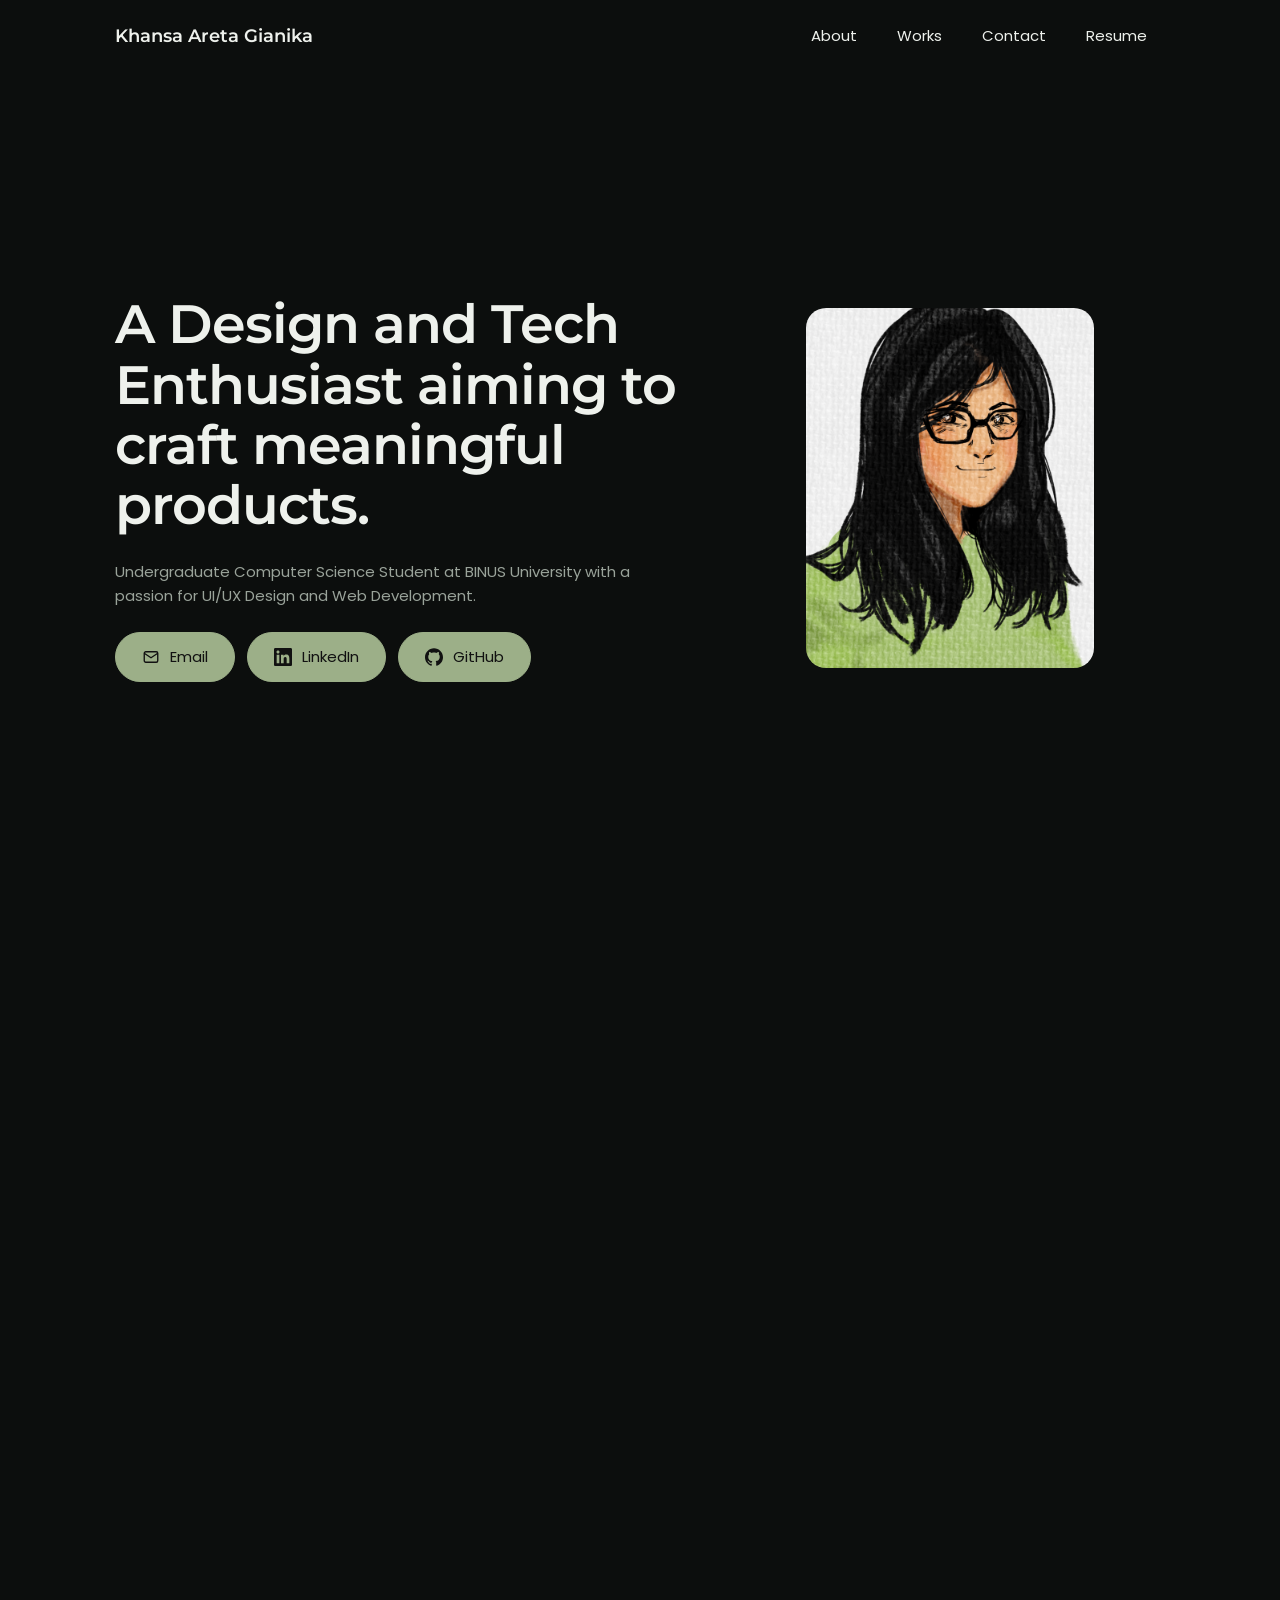
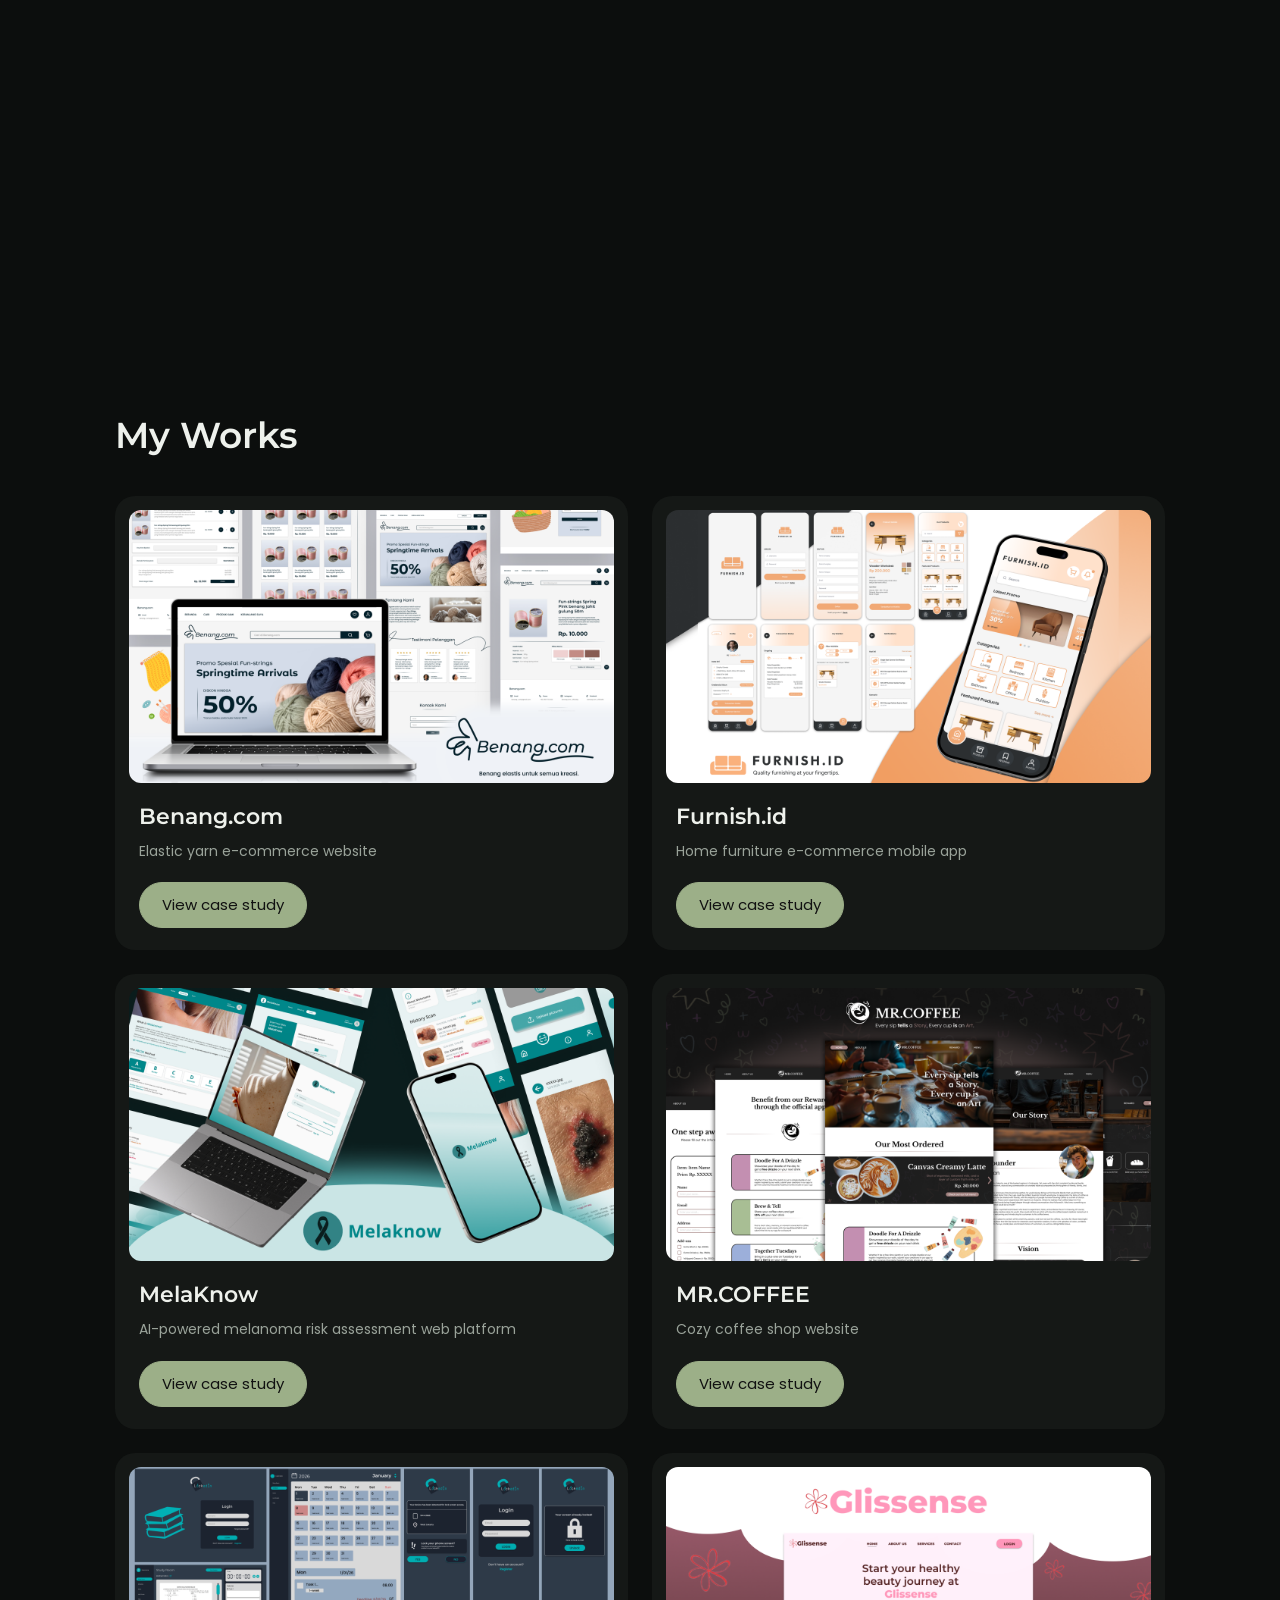
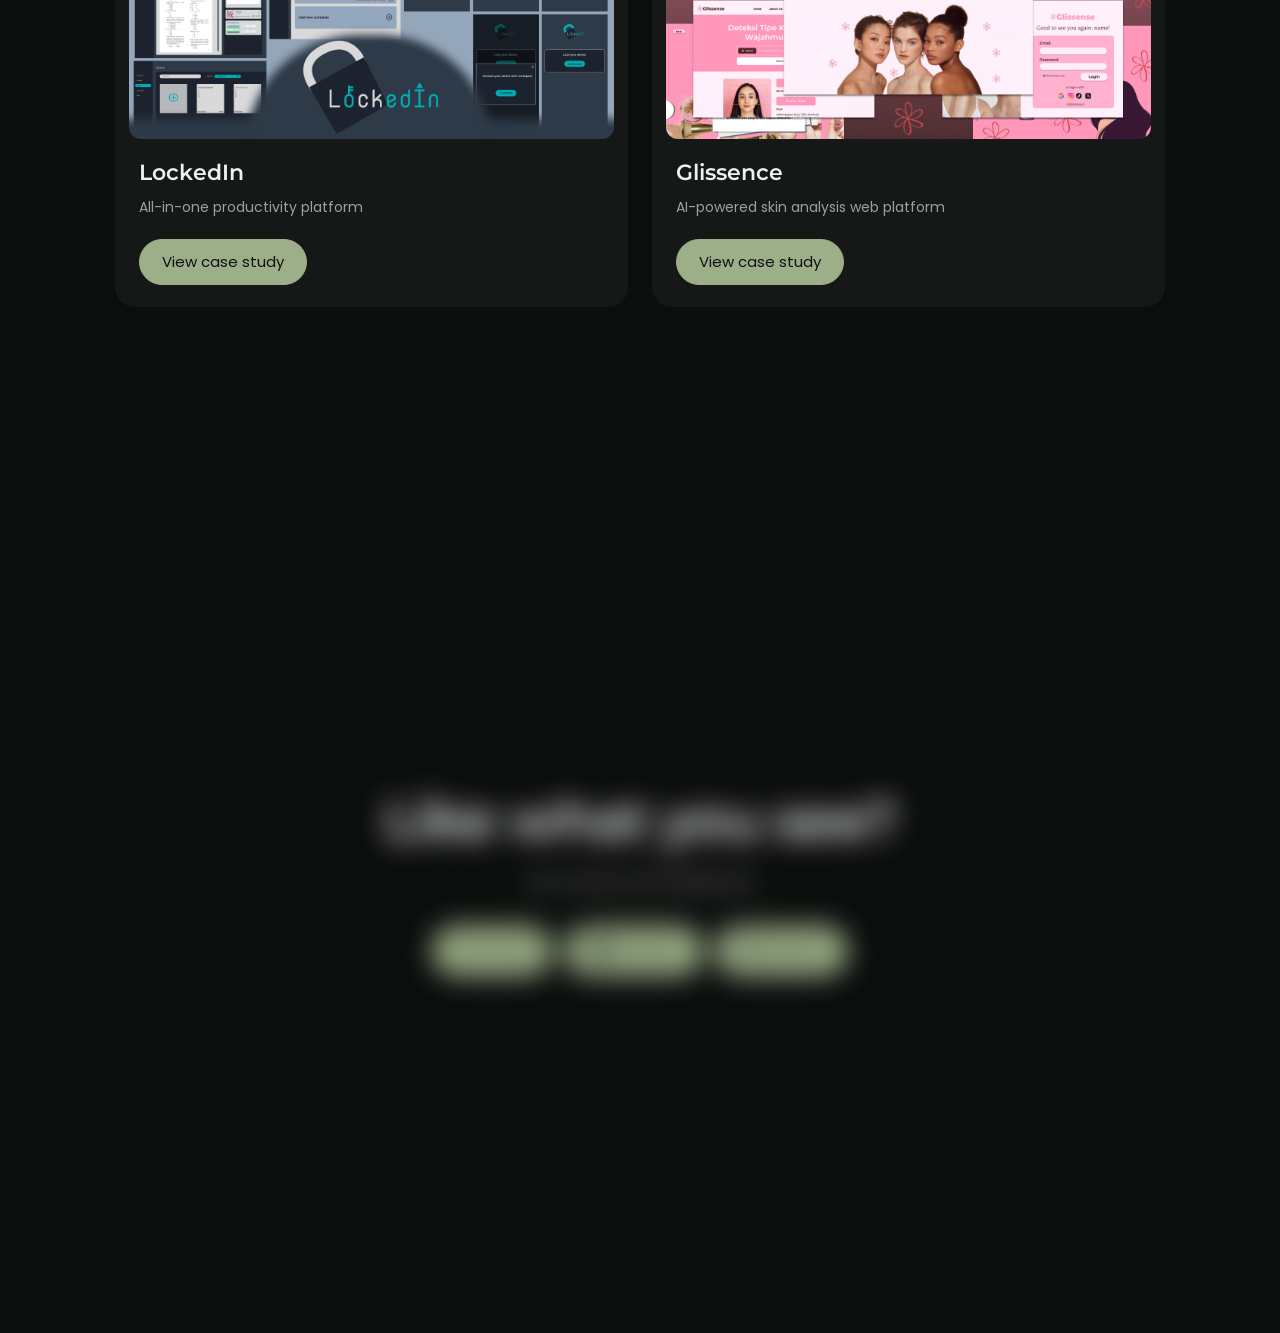
==== index.html @ 13389424 "Add files via upload" ====
<!DOCTYPE html>
<html lang="en">
<head>
    <meta charset="UTF-8">
    <meta name="viewport" content="width=device-width, initial-scale=1.0">
    <title>Gian's Porto | Home</title>

    <link rel="preconnect" href="https://fonts.googleapis.com">
    <link rel="preconnect" href="https://fonts.gstatic.com" crossorigin>
    <link rel="stylesheet" href="https://fonts.googleapis.com/css2?family=Montserrat:wght@500;600&family=Poppins:wght@400;500&display=swap">

    <link rel="stylesheet" href="template.css">
    <link rel="stylesheet" href="navfootpopup.css">
    <link rel="stylesheet" href="index.css">
</head>
<body>

    <header class="navBar">
        <a href="#secIntroID" class="navLogo">Khansa Areta Gianika</a>
        <button class="btnMenu" id="btnMenuID" aria-label="Open menu" aria-expanded="false" aria-controls="navMenuID">
            <span></span>
            <span></span>
        </button>

        <nav class="navMenu" id="navMenuID">
            <a href="#secIntroID" class="btnNav">About</a>
            <a href="#secWorkID" class="btnNav">Works</a>
            <a href="#secContactID" class="btnNav">Contact</a>
            <a class="btnNav" data-resume target="_blank" rel="noopener">Resume</a>
        </nav>
    </header>
    
    <main id="secIntroID">
        <section class="secHero">
            <div class="contHero" id="contHeroID">
                <div class="contHeroText">
                    <h1>A Design and Tech Enthusiast aiming to craft meaningful products.</h1>
                    <p>Undergraduate Computer Science Student at BINUS University with a passion for UI/UX Design and Web Development.</p>
                    <div class="contLinks" data-contacts></div>
                </div>

                <div class="contHeroArt">
                    <img src="images/hero.png" alt="profile">
                </div>
            </div>
        </section>

        <section class="secWork" id="secWorkID">
            <h2>My Works</h2>
            <!-- cards dan isinya di build di data.js -->
            <div class="contGrid" id="contGridID"></div>
        </section>
    </main>

    <section class="secContact fxRise" id="secContactID">
        <div class="contContact">
            <h2>Like what you see?</h2>
            <p>Let's connect and collaborate!</p>
            <div class="contLinks" data-contacts></div>
        </div>
    </section>

    <div class="popOverlay" id="popOverlayID"></div>
    <aside class="popSheet" id="popSheetID" role="dialog" aria-modal="true" aria-labelledby="popTitleID" aria-hidden="true">
        <div class="popBody">
            <div class="popInfo">
                <h2 id="popTitleID"></h2>

                <div class="popFacts">
                    <div>
                        <h4>Role</h4>
                        <p id="popRoleID"></p>
                    </div>

                    <div>
                        <h4>Year</h4>
                        <p id="popYearID"></p>
                    </div>
                </div>

                <h4>Description</h4>
                <p id="popDescID"></p>
            </div>

            <div class="popMedia">
                <div class="popImg" id="popImgID"></div>

                <button class="btnClose" id="btnCloseID" aria-label="Close">
                    <svg viewBox="0 0 24 24" fill="none" stroke="currentColor" stroke-width="2" stroke-linecap="round"><path d="M6 6l12 12M18 6 6 18"/></svg>
                </button>

                <a href="project.html" class="btnMain" id="btnCaseID">Read Case Study</a>
            </div>

        </div>
    </aside>

    <script src="data.js"></script>
    <script src="site.js"></script>
    <script src="index.js"></script>
</body>
</html>
---- template.css ----
:root{
    --bg: #0c0e0d;
    --sage: #9caf88;
    --text: #eef1ec;

    --surface: #151816;
    --soft: #c3cbc0;
    --muted: #9aa39a;
    --ink: #111;

    --line: var(--sage);
    --hoverBg: var(--bg);

    --heading: 'Montserrat', sans-serif;
    --body: 'Poppins', sans-serif;

    --fsH1: clamp(34px, 2.1vw + 3vh, 58px);
    --fsH2: clamp(26px, 1.4vw + 2vh, 37px);
    --fsH3: clamp(18px, 1vw + 1.4vh, 22px);
    --fsBody: clamp(15px, 0.3vw + 1.1vh, 17px);
    --fsSmall: 14px;

    --navHeight: 72px;
    --gutter: max(clamp(24px, 9vw, 180px), calc((100% - 1200px)/2));
    --edge: clamp(14px, 2.2vw, 24px);
}


*, *::before, *::after{
    box-sizing: border-box;
    margin: 0;
}

html{
    scroll-behavior: smooth;
}

body{
    overflow-x: hidden;
    font-family: var(--body);
    line-height: 1.6;
    color: var(--text);
    background: var(--bg);
}
body.isLocked{
    overflow: hidden;
}

a{
    text-decoration: none;
    color: inherit;
}

h1, h2, h3{
    font-family: var(--heading);
    font-weight: 600;
}

h2{
    margin-bottom: clamp(20px, 3.5vh, 40px);
    font-size: var(--fsH2);
}

:focus-visible{
    outline: 2px solid var(--sage);
    outline-offset: 3px;
}


.imgHolder, img{
    display: block;
    width: 100%;
    height: 100%;
    object-fit: cover;
}
.imgHolder{
    background: color-mix(in srgb, var(--sage) 30%, var(--surface));
}

.fxReveal{
    opacity: 0;
    transform: translateY(40px);
    transition: opacity 0.6s var(--delay, 0s), transform 0.6s cubic-bezier(0.2, 0.7, 0.2, 1) var(--delay, 0s);
}
.fxReveal.isShown{
    opacity: 1;
    transform: none;
}


.btnMain{
    position: relative;
    display: inline-flex;
    align-items: center;
    gap: 10px;
    padding: 12px 26px;
    border: 1.5px solid var(--sage);
    border-radius: 999px;
    font-size: 15px;
    color: var(--ink);
    background: var(--sage);
    cursor: pointer;
}

.btnMain svg{
    width: 18px;
    height: 18px;
}

.btnClose, .btnArrow{
    position: absolute;
    z-index: 2;
    display: grid;
    place-items: center;
    width: 44px;
    height: 44px;
    border: 1.5px solid var(--sage);
    border-radius: 50%;
    color: var(--ink);
    background: var(--sage);
    cursor: pointer;
}

.btnClose svg, .btnArrow svg{
    width: 20px;
    height: 20px;
}

.btnMain, .btnClose, .btnArrow{
    transition: color 0.2s, background 0.2s, border-color 0.2s;
}

:is(.btnMain, .btnClose, .btnArrow:enabled):hover,
.cardProject:is(:hover, :focus-visible) .btnMain{
    border-color: transparent;
    color: var(--sage);
    background: var(--hoverBg);
}

.btnMain::after, .cardProject::after, .btnClose::after, .btnArrow::after{
    content: "";
    position: absolute;
    inset: 0;
    padding: 1.5px;
    border-radius: inherit;
    background: linear-gradient(to top right, var(--sage) 0%, transparent 70%);
    opacity: 0;
    pointer-events: none;
    -webkit-mask: linear-gradient(#000 0 0) content-box, linear-gradient(#000 0 0);
    -webkit-mask-composite: xor;
    mask: linear-gradient(#000 0 0) content-box exclude, linear-gradient(#000 0 0);
    transition: opacity 0.25s;
}

:is(.btnMain, .btnClose, .btnArrow:enabled):hover::after,
.cardProject:is(:hover, :focus-visible)::after,
.cardProject:is(:hover, :focus-visible) .btnMain::after{
    opacity: 1;
}


/* Responsif HP */
@media(max-width: 760px){
    :root{
        --gutter: 24px;
    }
}

@media(max-width: 400px){
    .btnMain{
        padding: 11px 20px;
    }
}

@media(prefers-reduced-motion: reduce){
    *, *::before, *::after{
        transition: none !important;
        scroll-behavior: auto !important;
    }
    .fxReveal{
        opacity: 1;
        transform: none;
    }
}
---- navfootpopup.css ----
/* Navbar */
.navBar{
    position: fixed;
    inset: 0 0 auto 0;
    z-index: 20;
    display: flex;
    justify-content: space-between;
    align-items: center;
    height: var(--navHeight);
    padding: 0 var(--gutter);
    background: var(--bg);
}

.navLogo{
    font-family: var(--heading);
    font-size: 18px;
    font-weight: 600;
    white-space: nowrap;
}

.navMenu{
    display: flex;
    align-items: center;
    gap: 4px;
}

.btnNav{
    padding: 9px 18px;
    border-radius: 999px;
    font-size: 15px;
    white-space: nowrap;
    transition: color 0.2s;
}

.btnNav:hover{
    color: var(--sage);
}

/* Responsif burger button HP */
.btnMenu{
    position: relative;
    display: none;
    width: 44px;
    height: 44px;
    margin-right: -11px;
    border: none;
    background: none;
    cursor: pointer;
}

.btnMenu span{
    position: absolute;
    left: 11px;
    width: 22px;
    height: 2px;
    border-radius: 2px;
    background: var(--text);
    transition: top 0.25s, transform 0.25s;
}

.btnMenu span:first-child{
    top: 16px;
}
.btnMenu span:last-child{
    top: 26px;
}

.navBar.isOpen .btnMenu span{
    top: 21px;
}
.navBar.isOpen .btnMenu span:first-child{
    transform: rotate(45deg);
}
.navBar.isOpen .btnMenu span:last-child{
    transform: rotate(-45deg);
}

/* Contact section */
.secContact{
    display: grid;
    place-items: center;
    min-height: 100svh;
    padding: 16vh var(--gutter);
    text-align: center;
}

.contContact{
    max-width: 780px;
    opacity: var(--p, 0);
    filter: blur(calc((1 - var(--p, 0))*14px));
    transform: translateY(calc((1 - var(--p, 0))*36px));
}

.contContact h2{
    margin-bottom: 20px;
    font-size: var(--fsH1);
    line-height: 1.12;
    letter-spacing: -1px;
}
.contContact > p{
    margin-bottom: 32px;
    font-size: var(--fsBody);
    color: var(--soft);
}

.contLinks{
    display: flex;
    flex-wrap: wrap;
    gap: 12px;
}

.contContact .contLinks{
    justify-content: center;
}


/* Popup */
.popOverlay{
    position: fixed;
    inset: 0;
    z-index: 30;
    background: rgba(0, 0, 0, 0.6);
    opacity: 0;
    pointer-events: none;
    transition: opacity 0.4s;
}
.popOverlay.isOpen{
    opacity: 1;
    pointer-events: auto;
}

.popSheet{
    --hoverBg: var(--surface);
    position: fixed;
    inset: auto 0 0 0;
    z-index: 40;
    max-height: 96dvh;
    border-radius: 24px 24px 0 0 ;
    overflow-y: auto;
    overscroll-behavior: contain;
    background: var(--surface);
    box-shadow: none;
    visibility: hidden;
    transform: translateY(105%);
    transition: transform 0.55s cubic-bezier(0.2, 0.8, 0.2, 1), box-shadow 0.55s, visibility 0s 0.55s;
}
.popSheet.isOpen{
    box-shadow: 0 -12px 40px rgba(0, 0, 0, 0.7), 0 -40px 120px rgba(0, 0, 0, 0.6);
    visibility: visible;
    transform: none;
    transition-delay: 0s;
}

.popBody{
    display: grid;
    grid-template-columns: minmax(260px, 1fr) 1.3fr;
    align-items: center;
    gap: clamp(28px, 4.5vw, 68px);
    padding: clamp(64px, 9vh, 96px) var(--gutter) clamp(44px, 6.5vh, 68px);
}

.popInfo h2{
    margin-bottom: 32px;
}
.popInfo h4{
    margin-bottom: 10px;
    padding-bottom: 6px;
    border-bottom: 1px solid var(--line);
    font-size: var(--fsSmall);
    font-weight: 400;
    color: var(--muted);
}
.popInfo p{
    font-size: var(--fsBody);
}

.popFacts{
    display: grid;
    gap: 26px;
    margin-bottom: 32px;
}

.popMedia{
    position: relative;
}

.popImg{
    width: 100%;
    max-height: 54vh;
    aspect-ratio: 4/3;
    border-radius: 16px;
    overflow: hidden;
}

.btnClose{
    top: var(--edge);
    right: var(--edge);
}

.popMedia .btnMain{
    position: absolute;
    bottom: var(--edge);
    left: 50%;
    z-index: 2;
    white-space: nowrap;
    transform: translateX(-50%);
}


/* Responsif HP */
@media(max-width: 760px){
    .btnMenu{
        display: block;
    }

    .navMenu{
        position: absolute;
        top: 100%;
        right: 0;
        left: 0;
        flex-direction: column;
        align-items: stretch;
        gap: 0;
        padding: 0 var(--gutter) 12px;
        border-bottom: 1px solid var(--line);
        background: var(--bg);
        opacity: 0;
        visibility: hidden;
        transform: translateY(-8px);
        transition: opacity 0.25s, visibility 0.25s, transform 0.25s;
    }

    .navBar.isOpen .navMenu{
        opacity: 1;
        visibility: visible;
        transform: none;
    }

    .btnNav{
        padding: 14px 0;
        border-top: 1px solid var(--line);
        border-radius: 0;
        font-size: 17px;
    }

    .popBody{
        grid-template-columns: 1fr;
        gap: 22px;
        padding: 52px var(--gutter) 32px;
    }

    .popInfo h2{
        margin-bottom: 16px;
    }
    
    .popFacts{
        grid-template-columns: 1fr 1fr;
        gap: 14px;
        margin-bottom: 16px;
    }

    .popMedia{
        order: -1;
    }

    .popImg{
        max-height: 25svh;
        aspect-ratio: 16/9;
        border-radius: 14px;
    }

    .btnClose{
        width: 40px;
        height: 40px;
    }

    .popMedia .btnMain{
        padding: 9px 18px;
        font-size: 14px;
    }
}

@media(max-height: 560px) and (min-width: 761px){
    .popBody{
        grid-template-columns: 1fr;
        padding: 40px var(--gutter) 24px;
    }

    .popInfo h2{
        padding-right: 56px;
    }

    .popFacts{
        grid-template-columns: 1fr 1fr;
    }

    .popMedia{
        display: contents;
    }

    .popImg{
        display: none;
    }

    .btnClose{
        top: 12px;
        right: 12px;
    }

    .popMedia .btnMain{
        position: relative;
        bottom: auto;
        left: auto;
        align-self: flex-start;
        margin-top: 14px;
        transform: none;
    }
}

@media(prefers-reduced-motion: reduce){
    .contContact{
        opacity: 1;
        filter: none;
        transform: none;
    }
}
---- index.css ----
/* Intro to Hero section */
.secHero{
    height: 210vh;
}

.contHero{
    position: sticky;
    top: 0;
    display: grid;
    grid-template-columns: minmax(0, 1.15fr) minmax(0, 0.85fr);
    align-items: center;
    gap: 40px;
    height: 100svh;
    padding: clamp(84px, 15vh, 130px) var(--gutter) clamp(24px, 6vh, 60px);
}

.contHeroText{
    display: flex;
    flex-direction: column;
    gap: 24px;
}

.contHeroText h1{
    max-width: 680px;
    font-size: var(--fsH1);
    line-height: 1.12;
    letter-spacing: -1px;
}

.contHeroText p{
    max-width: 520px;
    font-size: var(--fsBody);
    color: var(--muted);
}

.contHeroArt{
    justify-self: center;
    width: min(30vw, 32vh);
    aspect-ratio: 4/5;
    border-radius: 20px;
    overflow: hidden;
}

.contHeroArt .imgHolder{
    background: color-mix(in srgb, var(--sage) 45%, var(--bg));
}

/* Works section */
.secWork{
    padding: clamp(90px, 13vh, 140px) var(--gutter) 14vh;
}

.contGrid{
    display: grid;
    grid-template-columns: repeat(2, 1fr);
    gap: 24px;
}

.cardProject{
    --hoverBg: var(--surface);
    position: relative;
    display: flex;
    flex-direction: column;
    gap: 6px;
    padding: 14px 14px 22px;
    border: none;
    border-radius: 20px;
    font: inherit;
    text-align: left;
    color: inherit;
    background: var(--surface);
    cursor: pointer;
}

.cardProject h3{
    margin: 10px 10px 0;
    font-size: var(--fsH3);
}

.cardProject p{
    margin: 0 10px 8px;
    font-size: var(--fsSmall);
    color: var(--muted);
}

.cardProject .btnMain{
    align-self: flex-start;
    margin: 6px 0 0 10px;
    padding: 10px 22px;
}

.cardThumb{
    aspect-ratio: 16/9;
    border-radius: 12px;
    overflow: hidden;
}

/* Responsif HP */
@media (max-width: 860px), (max-height: 540px){
    .secHero{
        height: auto;
    }

    .contHero{
        position: static;
        height: auto;
        min-height: 100svh;
    }
}
@media(max-width: 860px){
    .contHero{
        grid-template-columns: 1fr;
        align-content: center;
        padding: 112px var(--gutter) 56px;
    }

    .contHeroArt{
        width: min(58vw, 260px);
    }

    .contGrid{
        grid-template-columns: 1fr;
    }
}

@media(max-width: 400px){
    .contLinks{
        gap: 8px;
    }
}
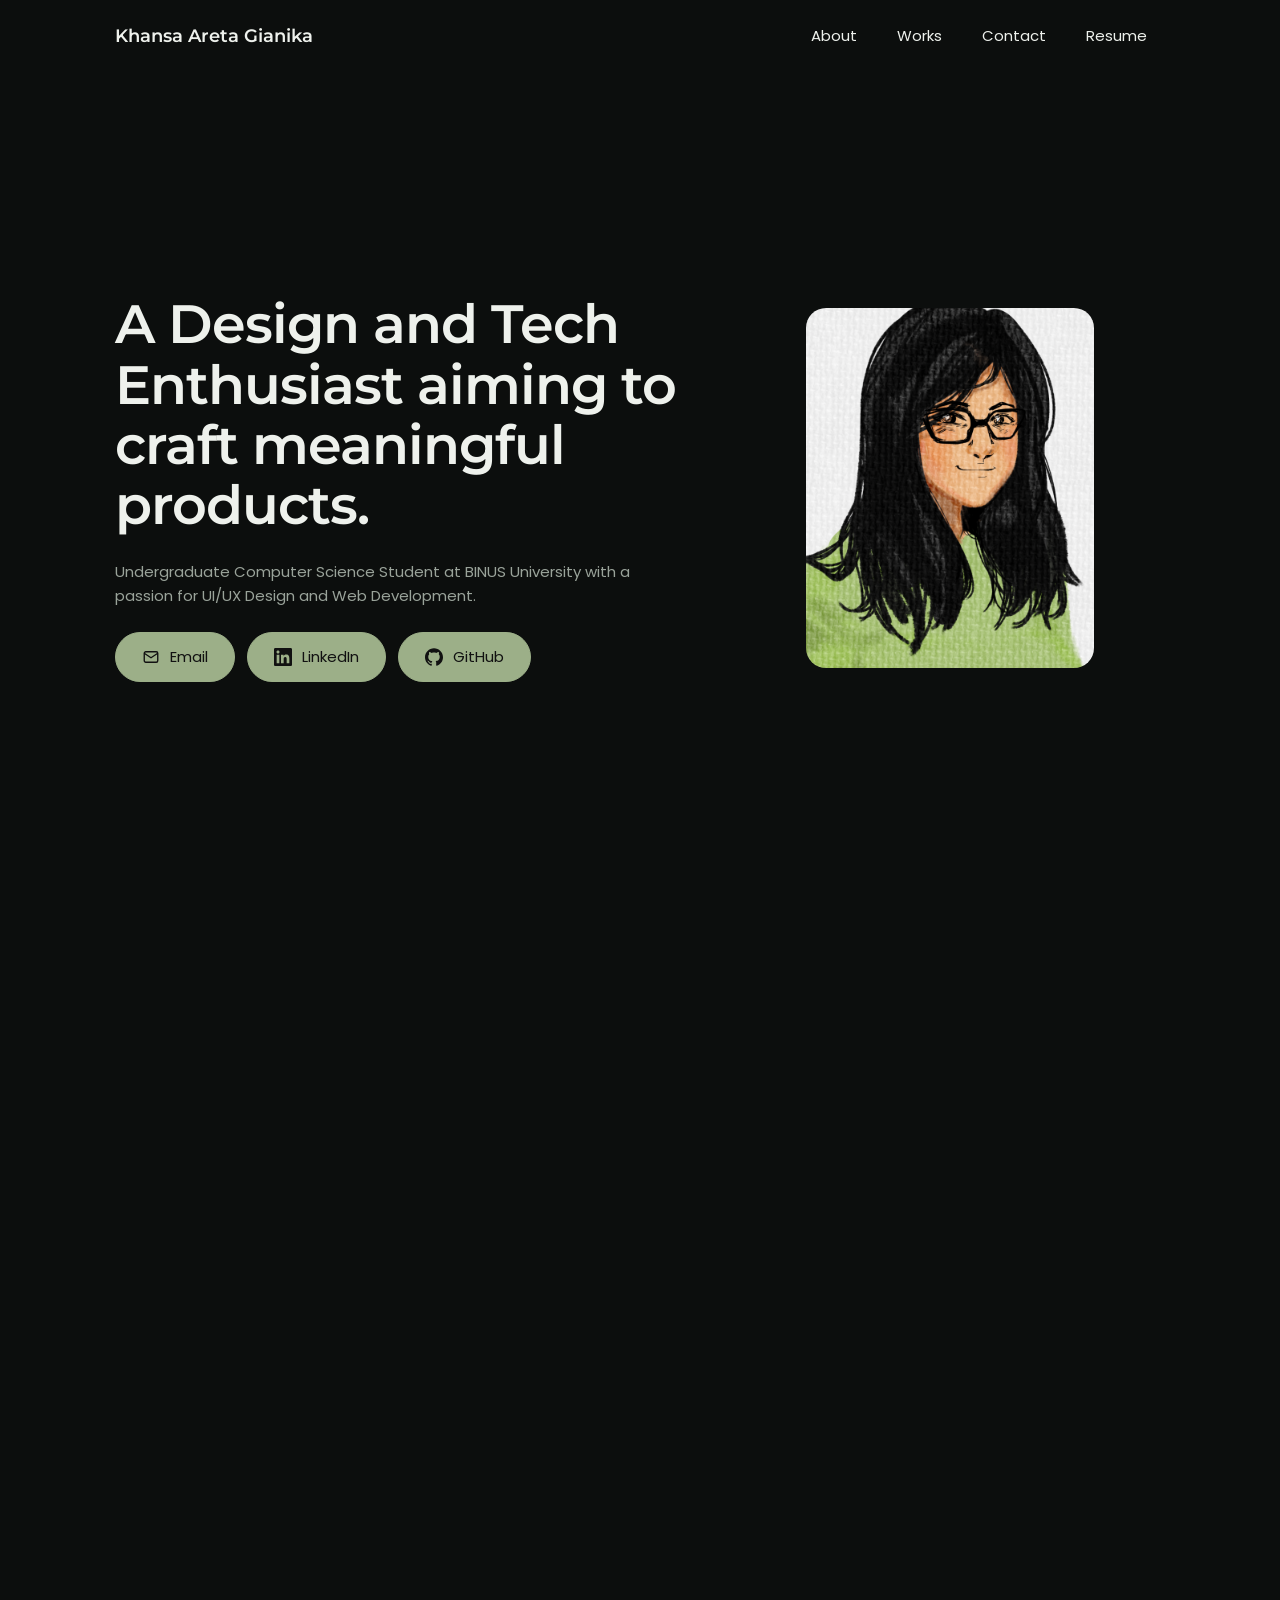
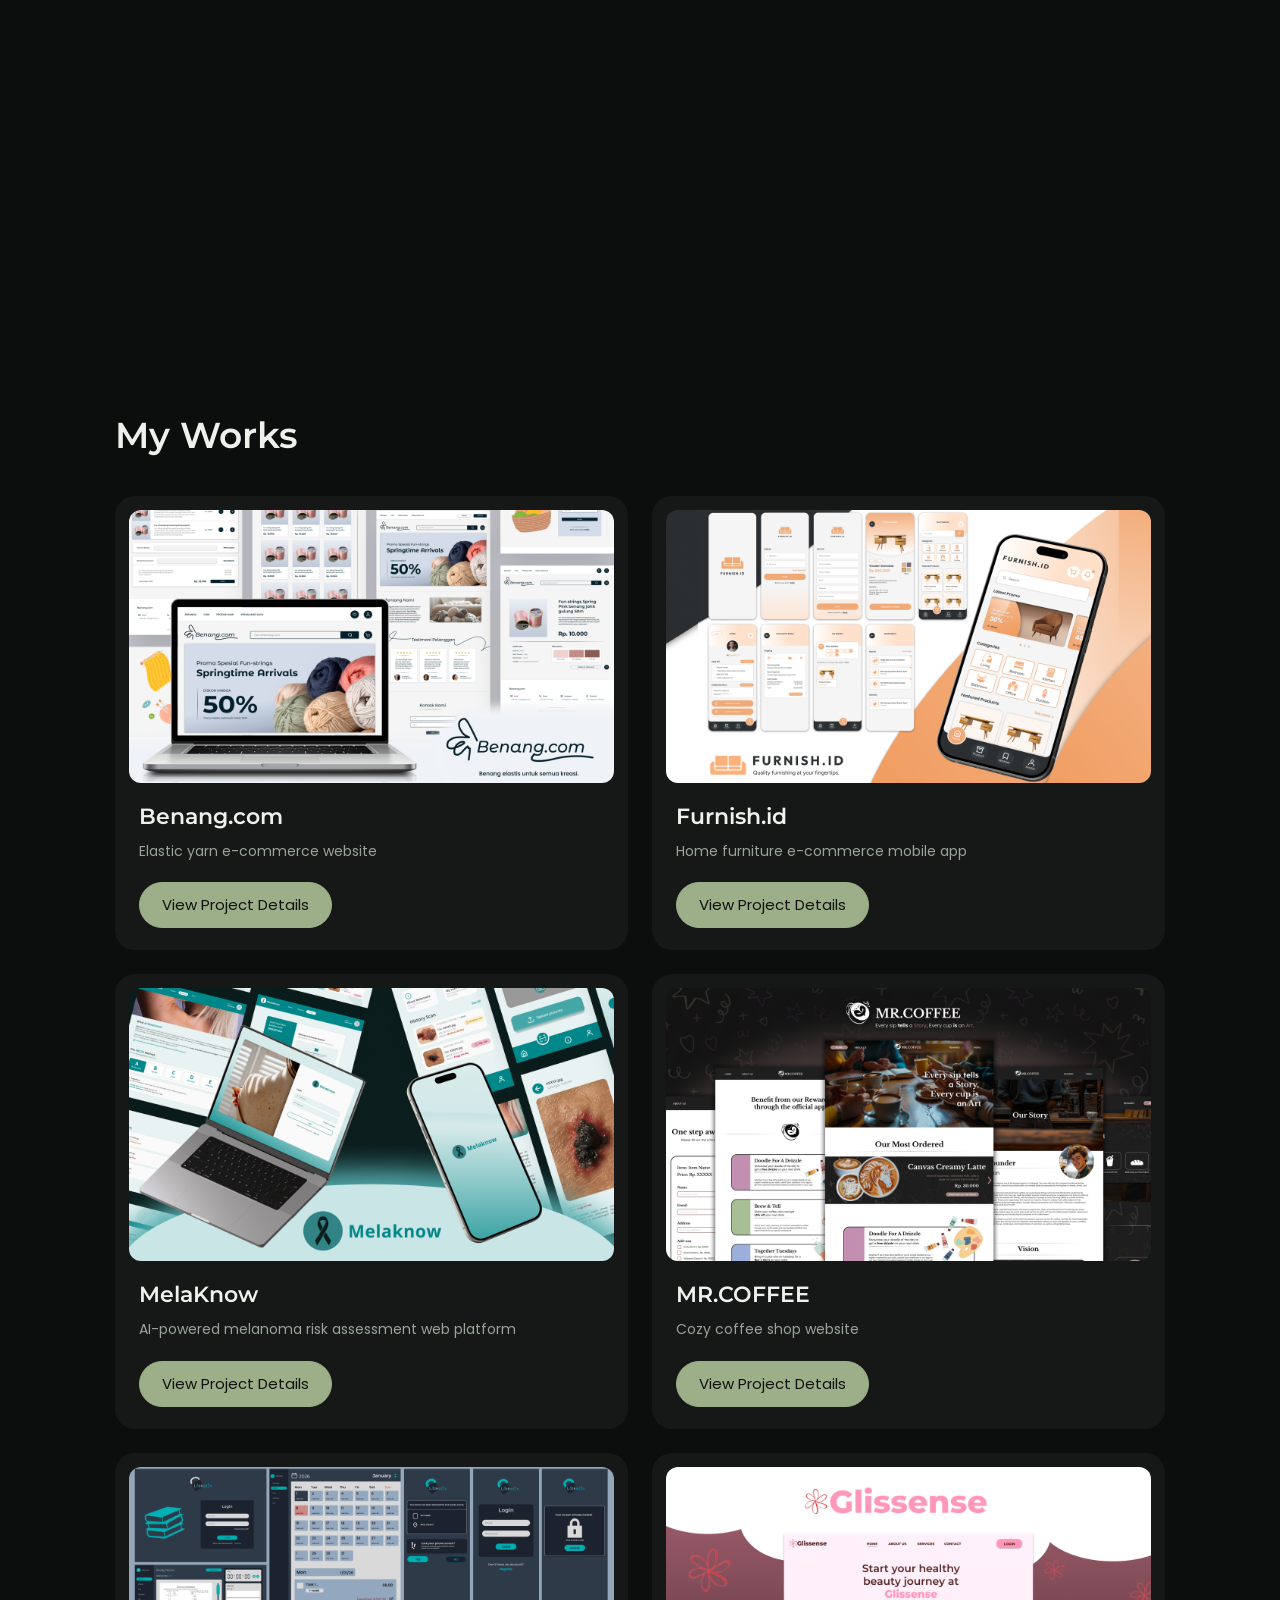
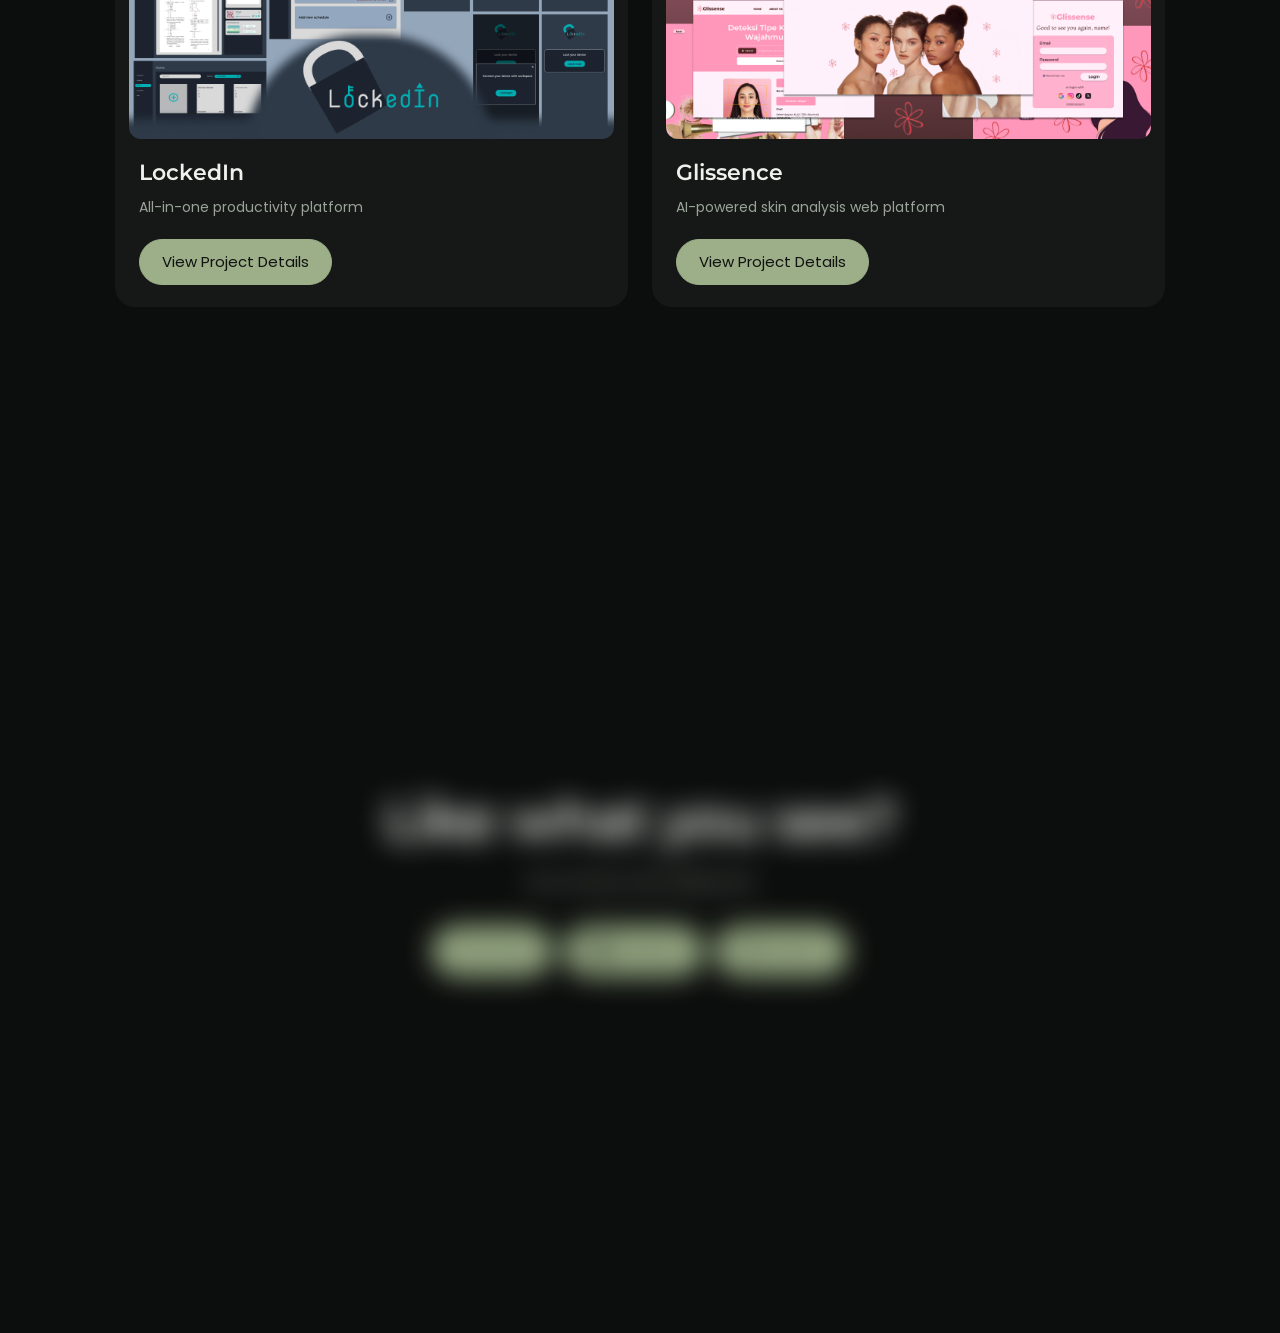
==== commit 08828012: "Update index.html" ====
--- a/index.html
+++ b/index.html
@@ -89,7 +89,7 @@
                     <svg viewBox="0 0 24 24" fill="none" stroke="currentColor" stroke-width="2" stroke-linecap="round"><path d="M6 6l12 12M18 6 6 18"/></svg>
                 </button>
 
-                <a href="project.html" class="btnMain" id="btnCaseID">Read Case Study</a>
+                <a href="project.html" class="btnMain" id="btnCaseID">View Case Study</a>
             </div>
 
         </div>
@@ -99,4 +99,4 @@
     <script src="site.js"></script>
     <script src="index.js"></script>
 </body>
-</html>+</html>
